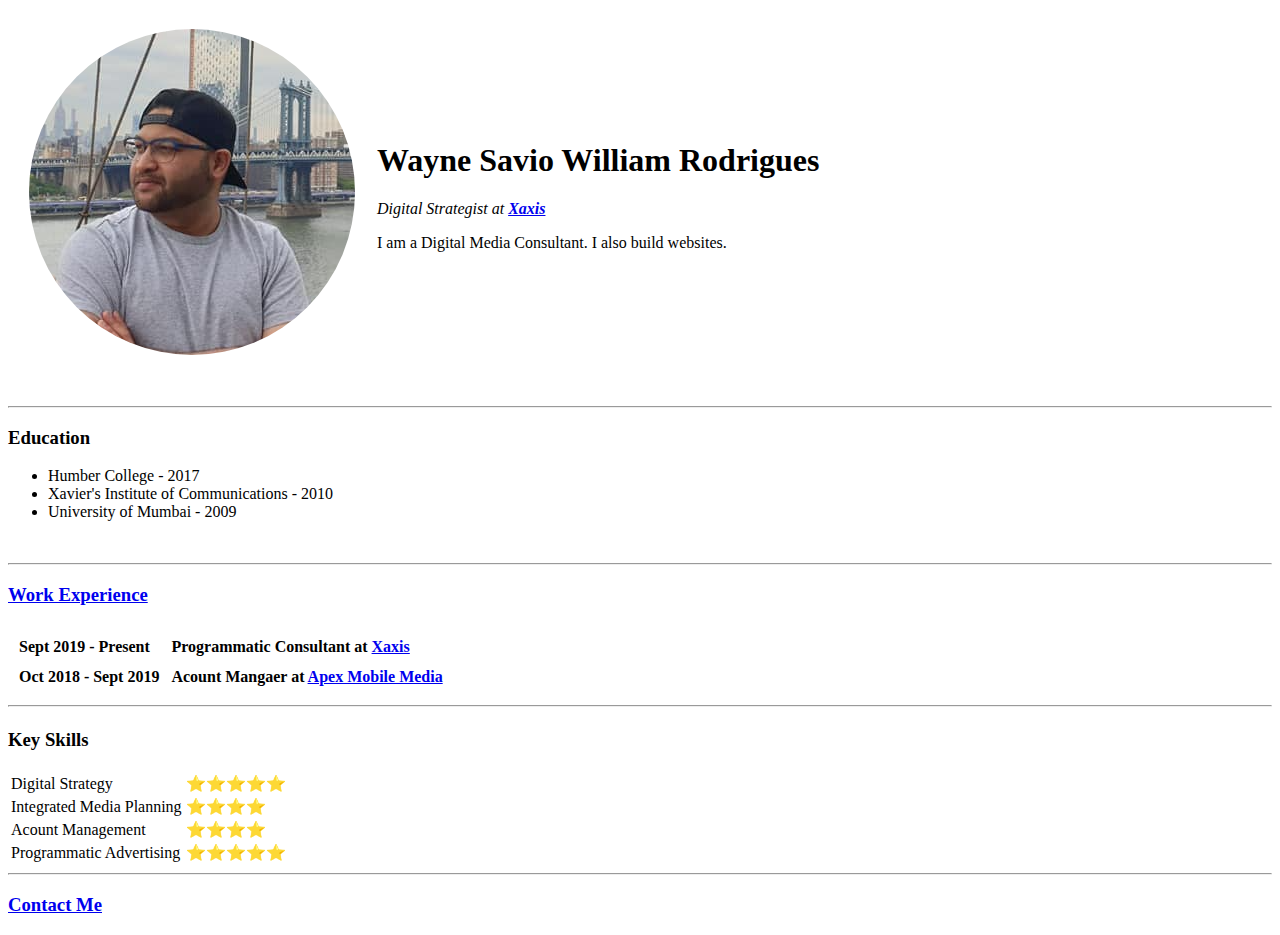
==== HTML Personal Site/index.html @ 5672637e "Add initial CV Website files - 01.08.2021" ====
<!DOCTYPE html>
<html lang="en" dir="ltr">

<head>
  <meta charset="utf-8">
  <title>Wayne's Personal Site</title>
</head>

<body>
  <table cellspacing="20">
    <tr>
      <td><img src="wayne.png" alt="Picture of Wayne"></td>
      <td>
        <h1>Wayne Savio William Rodrigues</h1>
        <p><em>Digital Strategist at <strong><a href="https://www.xaxis.com/">Xaxis</a></strong></em></p>
        <p>I am a Digital Media Consultant. I also build websites.</p>
      </td>
    </tr>
  </table>
  <br>
  <hr>
  <h3>Education</h3>
  <ul>
    <li>Humber College - 2017</li>
    <li>Xavier's Institute of Communications - 2010</li>
    <li>University of Mumbai - 2009</li>
  </ul>
  <br>
  <hr>
  <h3><a href="Work Experience.html">Work Experience</a></h3>
  <h4>
    <table cellspacing="10">
      <thead>
        <tr>
          <td>Sept 2019 - Present</td>
          <td>Programmatic Consultant at <a href="https://www.xaxis.com/">Xaxis</a></td>
        </tr>
      </thead>
      <tr>
        <td>Oct 2018 - Sept 2019</td>
        <td>Acount Mangaer at <a href="https://www.apexmobilemedia.com/">Apex Mobile Media</a></td>
      </tr>
    </table>
    <hr>
    <tr>
      <td>
      <td></td>
    </tr>
  </h4>
  <h3>Key Skills</h3>
  <table>
    <tr>
      <tr cellspacing="50">
        <td>Digital Strategy</td>
        <td>&#11088;&#11088;&#11088;&#11088;&#11088;</td>
        </tr>
      <tr>
        <td>Integrated Media Planning</td>
        <td>&#11088;&#11088;&#11088;&#11088;</td>
      </tr>
      <tr>
        <td>Acount Management</td>
        <td>&#11088;&#11088;&#11088;&#11088;</td>
        </tr>
        <tr>
          <td>Programmatic Advertising</td>
        <td>⭐️⭐️⭐️⭐️⭐️</td>
      </tr>
  </table>
  <hr>
  <h3><a href="Contact Me.html">Contact Me</a></h3>

</body>

</html>
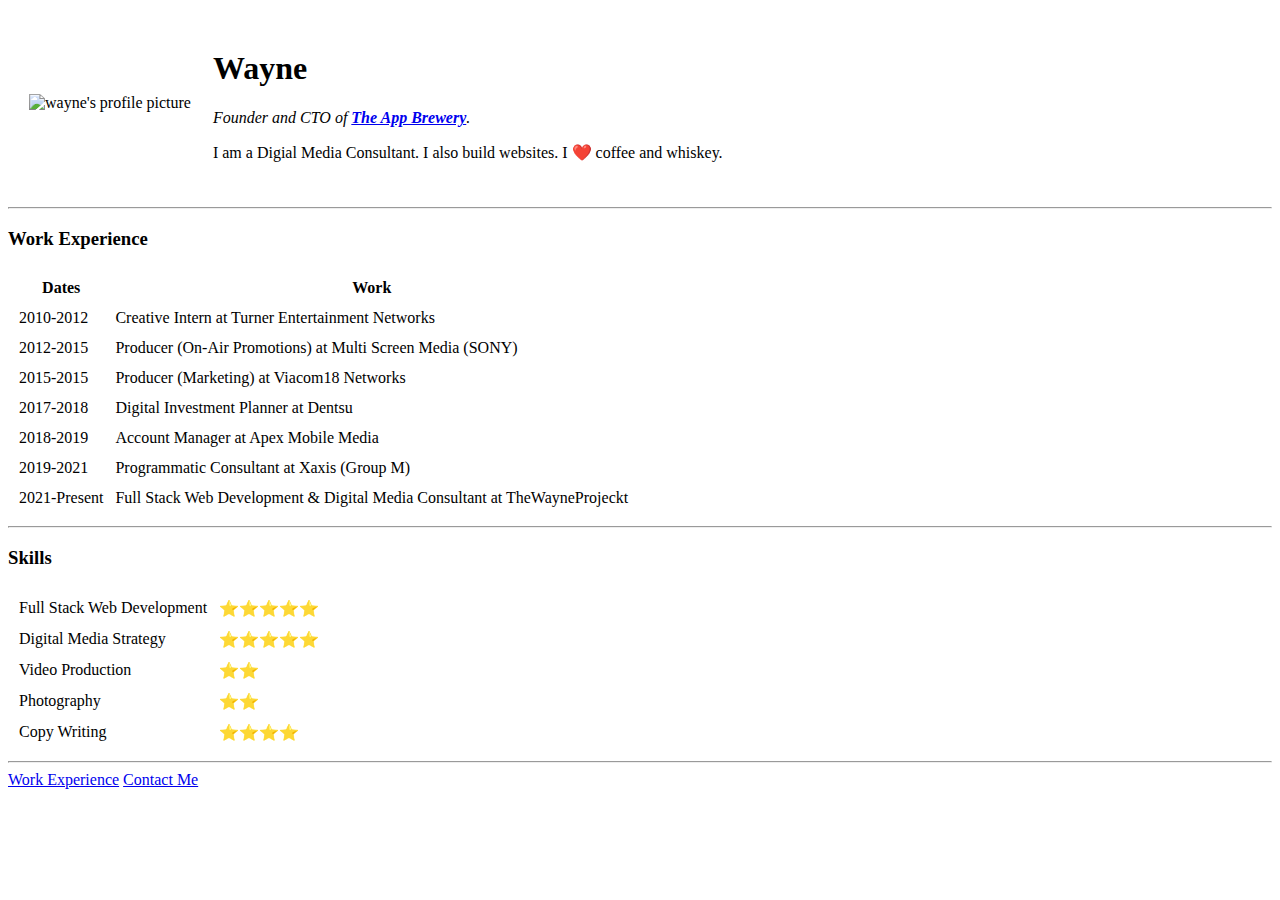
==== commit 37d5bcbd: "Add files via upload" ====
--- a/HTML Personal Site/index.html
+++ b/HTML Personal Site/index.html
@@ -1,75 +1,89 @@
 <!DOCTYPE html>
-<html lang="en" dir="ltr">
+<html>
 
 <head>
   <meta charset="utf-8">
   <title>Wayne's Personal Site</title>
+  <link rel="stylesheet" href="css/styles.css">
 </head>
 
 <body>
   <table cellspacing="20">
     <tr>
-      <td><img src="wayne.png" alt="Picture of Wayne"></td>
+      <td><img src="images/wayne.png" alt="wayne's profile picture"></td>
       <td>
-        <h1>Wayne Savio William Rodrigues</h1>
-        <p><em>Digital Strategist at <strong><a href="https://www.xaxis.com/">Xaxis</a></strong></em></p>
-        <p>I am a Digital Media Consultant. I also build websites.</p>
+        <h1>Wayne</h1>
+        <p><em>Founder and CTO of <strong><a href="https://www.appbrewery.co/">The App Brewery</a></strong>.</em></p>
+        <p>I am a Digial Media Consultant. I also build websites. I ❤️ coffee and whiskey. </p>
       </td>
     </tr>
   </table>
-  <br>
   <hr>
-  <h3>Education</h3>
-  <ul>
-    <li>Humber College - 2017</li>
-    <li>Xavier's Institute of Communications - 2010</li>
-    <li>University of Mumbai - 2009</li>
-  </ul>
-  <br>
-  <hr>
-  <h3><a href="Work Experience.html">Work Experience</a></h3>
-  <h4>
-    <table cellspacing="10">
-      <thead>
-        <tr>
-          <td>Sept 2019 - Present</td>
-          <td>Programmatic Consultant at <a href="https://www.xaxis.com/">Xaxis</a></td>
-        </tr>
-      </thead>
+  <h3>Work Experience</h3>
+  <table cellspacing="10">
+    <thead>
       <tr>
-        <td>Oct 2018 - Sept 2019</td>
-        <td>Acount Mangaer at <a href="https://www.apexmobilemedia.com/">Apex Mobile Media</a></td>
+        <th>Dates</th>
+        <th>Work</th>
       </tr>
-    </table>
-    <hr>
-    <tr>
-      <td>
-      <td></td>
-    </tr>
-  </h4>
-  <h3>Key Skills</h3>
-  <table>
-    <tr>
-      <tr cellspacing="50">
-        <td>Digital Strategy</td>
-        <td>&#11088;&#11088;&#11088;&#11088;&#11088;</td>
-        </tr>
+    </thead>
+    <tbody>
       <tr>
-        <td>Integrated Media Planning</td>
-        <td>&#11088;&#11088;&#11088;&#11088;</td>
+        <td>2010-2012</td>
+        <td>Creative Intern at Turner Entertainment Networks</td>
       </tr>
       <tr>
-        <td>Acount Management</td>
-        <td>&#11088;&#11088;&#11088;&#11088;</td>
-        </tr>
-        <tr>
-          <td>Programmatic Advertising</td>
-        <td>⭐️⭐️⭐️⭐️⭐️</td>
+        <td>2012-2015</td>
+        <td>Producer (On-Air Promotions) at Multi Screen Media (SONY)</td>
       </tr>
+      <tr>
+        <td>2015-2015</td>
+        <td>Producer (Marketing) at Viacom18 Networks</td>
+      <tr>
+        <td>2017-2018</td>
+        <td>Digital Investment Planner at Dentsu</td>
+      </tr>
+      <tr>
+        <td>2018-2019</td>
+        <td>Account Manager at Apex Mobile Media</td>
+      </tr>
+      <tr>
+        <td>2019-2021</td>
+        <td>Programmatic Consultant at Xaxis (Group M)</td>
+      </tr>
+      <tr>
+        <td>2021-Present</td>
+        <td>Full Stack Web Development & Digital Media Consultant at TheWayneProjeckt</td>
+      </tr>
+    </tbody>
   </table>
   <hr>
-  <h3><a href="Contact Me.html">Contact Me</a></h3>
-
+  <h3>Skills</h3>
+  <table cellspacing="10">
+    <tr>
+      <td>Full Stack Web Development</td>
+      <td>⭐️⭐️⭐️⭐️⭐️</td>
+    </tr>
+    <tr>
+      <td>Digital Media Strategy</td>
+      <td>⭐️⭐️⭐️⭐️⭐️</td>
+    </tr>
+    <tr>
+      <td>Video Production</td>
+      <td>⭐️⭐️</td>
+    </tr>
+    <tr>
+      <td>Photography</td>
+      <td>⭐️⭐️</td>
+    </tr>
+    <tr>
+      <td>Copy Writing</td>
+      <td>⭐️⭐️⭐️⭐️</td>
+    </tr>
+  </table>
+  <hr>
+  <a href="Work Experience.html">Work Experience</a>
+  <a href="contact me.html">Contact Me</a>
 </body>
 
 </html>
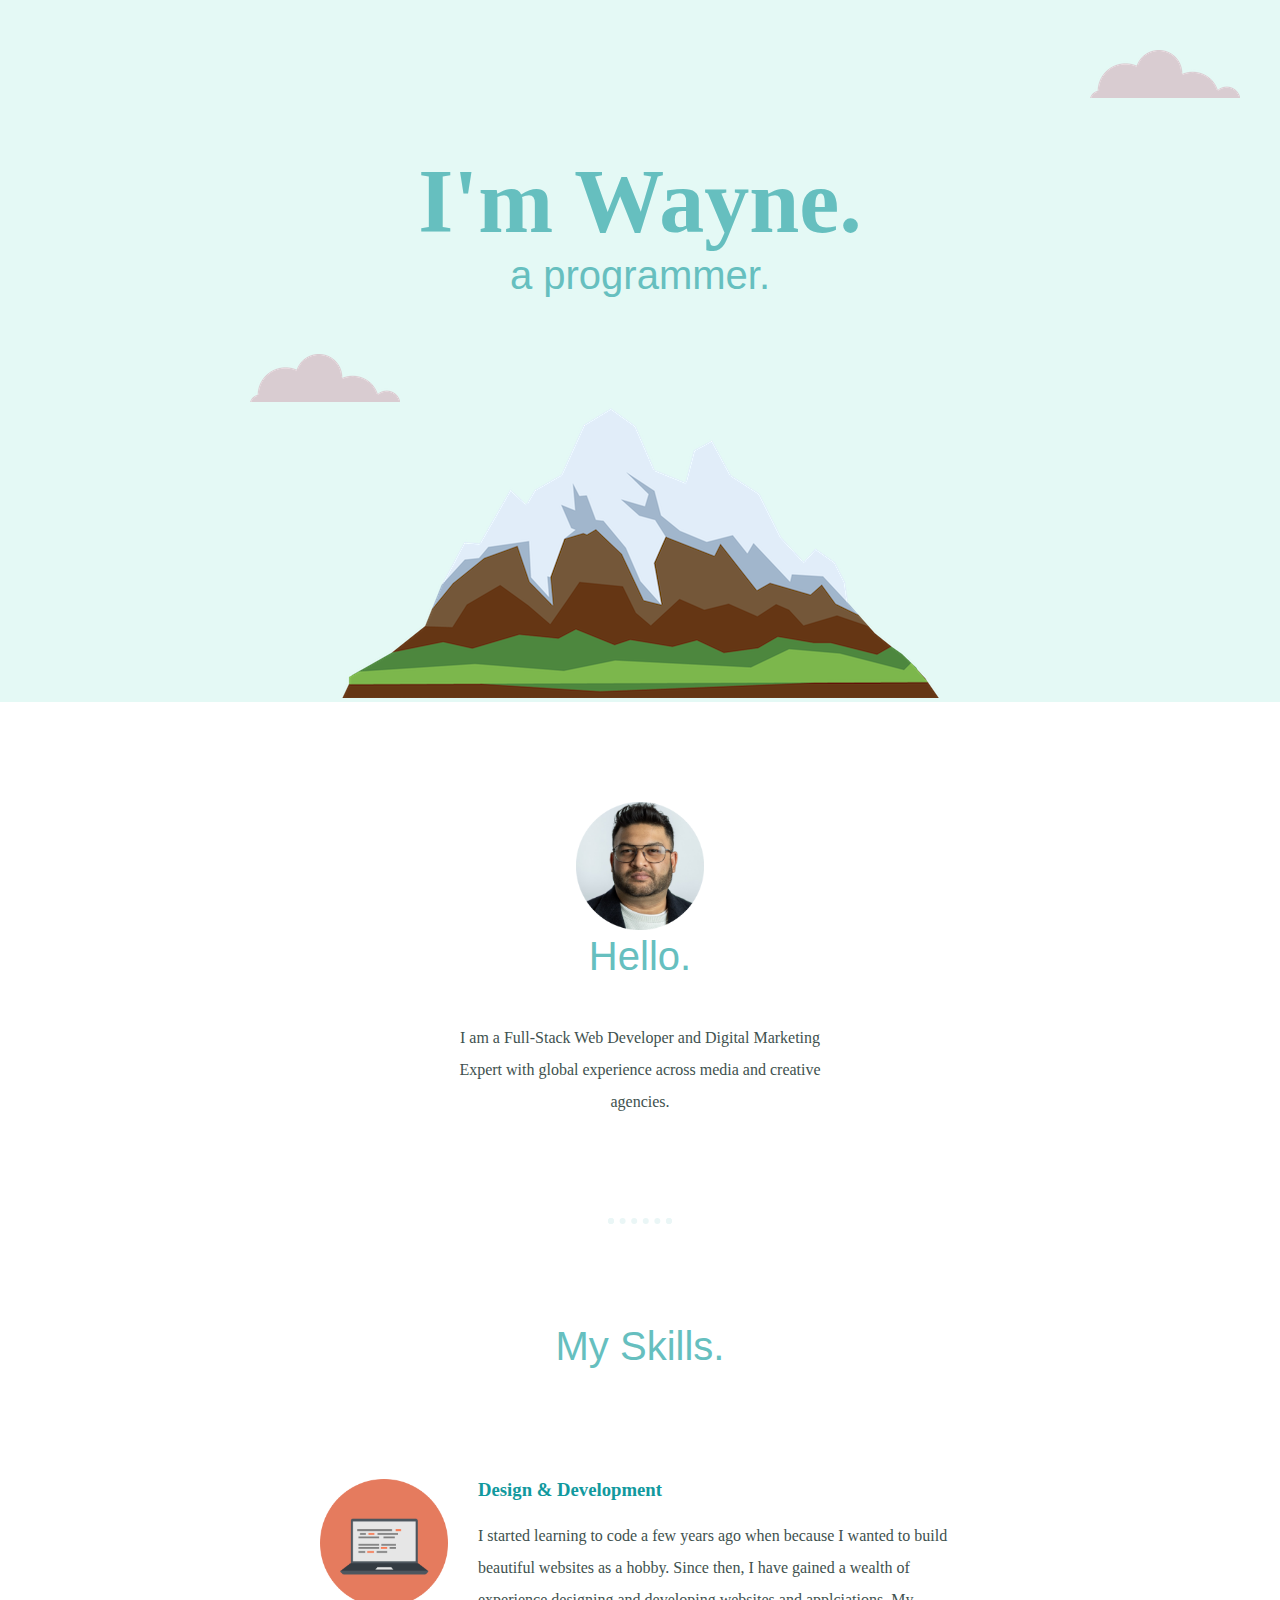
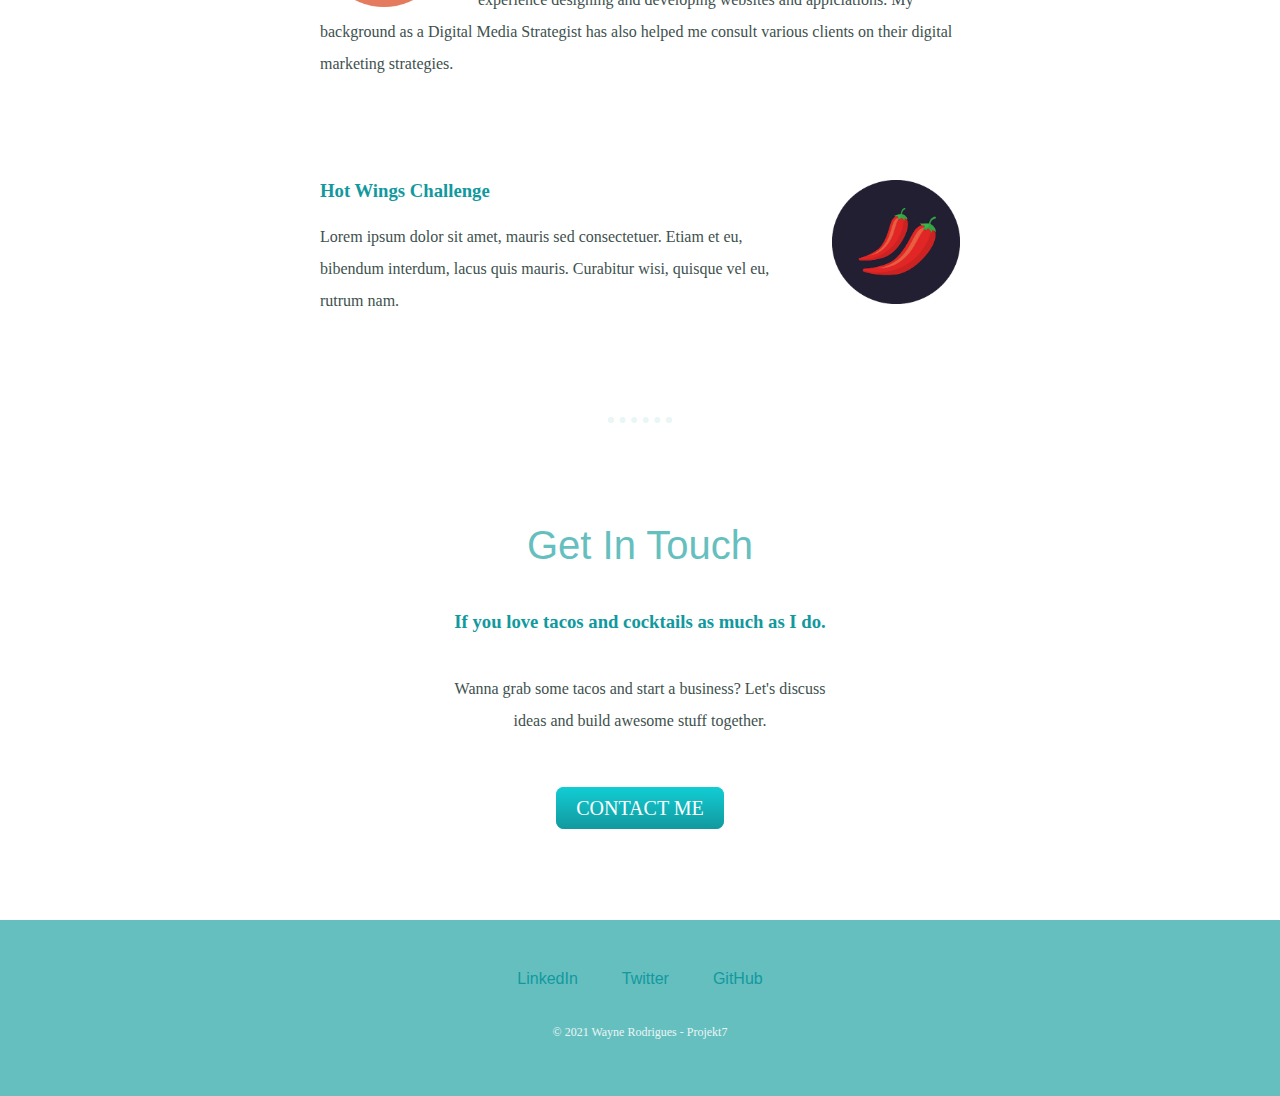
==== commit 9670bd43: "Add files via upload" ====
--- a/HTML Personal Site/index.html
+++ b/HTML Personal Site/index.html
@@ -1,89 +1,64 @@
 <!DOCTYPE html>
-<html>
+<html lang="en" dir="ltr">
 
 <head>
   <meta charset="utf-8">
-  <title>Wayne's Personal Site</title>
+  <title>Wayne Rodrigues</title>
   <link rel="stylesheet" href="css/styles.css">
+  <link rel="icon" href="favicon.ico">
 </head>
 
 <body>
-  <table cellspacing="20">
-    <tr>
-      <td><img src="images/wayne.png" alt="wayne's profile picture"></td>
-      <td>
-        <h1>Wayne</h1>
-        <p><em>Founder and CTO of <strong><a href="https://www.appbrewery.co/">The App Brewery</a></strong>.</em></p>
-        <p>I am a Digial Media Consultant. I also build websites. I ❤️ coffee and whiskey. </p>
-      </td>
-    </tr>
-  </table>
-  <hr>
-  <h3>Work Experience</h3>
-  <table cellspacing="10">
-    <thead>
-      <tr>
-        <th>Dates</th>
-        <th>Work</th>
-      </tr>
-    </thead>
-    <tbody>
-      <tr>
-        <td>2010-2012</td>
-        <td>Creative Intern at Turner Entertainment Networks</td>
-      </tr>
-      <tr>
-        <td>2012-2015</td>
-        <td>Producer (On-Air Promotions) at Multi Screen Media (SONY)</td>
-      </tr>
-      <tr>
-        <td>2015-2015</td>
-        <td>Producer (Marketing) at Viacom18 Networks</td>
-      <tr>
-        <td>2017-2018</td>
-        <td>Digital Investment Planner at Dentsu</td>
-      </tr>
-      <tr>
-        <td>2018-2019</td>
-        <td>Account Manager at Apex Mobile Media</td>
-      </tr>
-      <tr>
-        <td>2019-2021</td>
-        <td>Programmatic Consultant at Xaxis (Group M)</td>
-      </tr>
-      <tr>
-        <td>2021-Present</td>
-        <td>Full Stack Web Development & Digital Media Consultant at TheWayneProjeckt</td>
-      </tr>
-    </tbody>
-  </table>
-  <hr>
-  <h3>Skills</h3>
-  <table cellspacing="10">
-    <tr>
-      <td>Full Stack Web Development</td>
-      <td>⭐️⭐️⭐️⭐️⭐️</td>
-    </tr>
-    <tr>
-      <td>Digital Media Strategy</td>
-      <td>⭐️⭐️⭐️⭐️⭐️</td>
-    </tr>
-    <tr>
-      <td>Video Production</td>
-      <td>⭐️⭐️</td>
-    </tr>
-    <tr>
-      <td>Photography</td>
-      <td>⭐️⭐️</td>
-    </tr>
-    <tr>
-      <td>Copy Writing</td>
-      <td>⭐️⭐️⭐️⭐️</td>
-    </tr>
-  </table>
-  <hr>
-  <a href="Work Experience.html">Work Experience</a>
-  <a href="contact me.html">Contact Me</a>
+
+  <div class="top-container">
+    <img class="top-cloud" src="images/cloud.png" alt="cloud-img">
+    <h1>I'm Wayne.</h1>
+    <h2>a programmer.</h2>
+    <img class="bottom-cloud" src="images/cloud.png" alt="cloud-img">
+    <img src="images/mountain.png" alt="mountain-img">
+  </div>
+
+  <div class="middle-container">
+    <div class="profile">
+      <img class="profilepic" src="images/rsz_wayne_profilepic.png" alt="Wayne_Pic">
+      <h2>Hello.</h2>
+      <p class="intro">I am a Full-Stack Web Developer and Digital Marketing Expert with
+        global experience across media and creative agencies.</p>
+    </div>
+    <hr>
+    <div class="skills">
+      <h2>My Skills.</h2>
+      <div class="skill-row">
+        <img class="computer" src="images/computer.png" alt="computer">
+        <h3>Design & Development</h3>
+        <p class="DD">I started learning to code a few years ago when because I wanted to build beautiful websites as a hobby.
+          Since then, I have gained a wealth of experience designing and developing websites and applciations. My background as a Digital Media Strategist has also helped me
+         consult various clients on their digital marketing strategies.</p>
+      </div>
+
+      <div class="skill-row">
+        <img class="chili" src="images/chillies.png" alt="chillies">
+        <h3>Hot Wings Challenge</h3>
+        <p>Lorem ipsum dolor sit amet, mauris sed consectetuer. Etiam et eu, bibendum interdum, lacus quis mauris. Curabitur wisi, quisque vel eu, rutrum nam.</p>
+      </div>
+    </div>
+    <hr>
+    <div class="contact-me">
+      <h2>Get In Touch</h2>
+      <h3>If you love tacos and cocktails as much as I do.</h3>
+      <p class="contact-message">Wanna grab some tacos and start a business? Let's discuss ideas and build awesome stuff together.</p>
+      <a class="btn" href="mailto:waynesrodrigues@gmail.com">CONTACT ME</a>
+    </div>
+  </div>
+
+
+  <div class="bottom-container">
+    <a class="footer-link" href="https://www.linkedin.com/in/waynewill6">LinkedIn</a>
+    <a class="footer-link" href="https://twitter.com/WayneRodriguez">Twitter</a>
+    <a class="footer-link" href="https://github.com/WayneSRodrigues">GitHub</a>
+    <p class="copyright">© 2021 Wayne Rodrigues - Projekt7</p>
+  </div>
+
 </body>
 
 </html>
--- a/HTML Personal Site/css/styles.css
+++ b/HTML Personal Site/css/styles.css
@@ -0,0 +1,145 @@
+body {
+  margin: 0;
+  text-align: center;
+  color: #40514E;
+}
+
+h1 {
+  font-size: 5.625rem;
+  font-family: 'Montserrat', serif;
+  color: #66BFBF;
+  margin: 50px auto 0 auto;
+  text-align: center;
+}
+
+h2 {
+  font-size: 2.5rem;
+  font-family: 'Helvetica', serif;
+  font-weight: normal;
+  color: #66BFBF;
+  margin-top: 0;
+  text-align: center;
+  padding-bottom: 10px;
+}
+
+h3 {
+  color: #11999E;
+}
+
+p {
+  line-height: 2;
+}
+
+hr {
+  border: dotted #EAF6F6 6px;
+  border-bottom: none;
+  width: 4%;
+  margin: 100px auto;
+}
+
+a {
+  color: #11999E;
+  font-family: 'Montserrat', sans-serif;
+  margin: 10px 20px;
+  text-decoration: none;
+}
+
+a:hover {
+  color: #Eaf6f6;
+}
+
+.bottom-cloud {
+  position: absolute;
+  left: 250px;
+  bottom: 300px;
+}
+
+.top-cloud {
+  position: absolute;
+  right: 40px;
+  top: 50px;
+}
+
+.intro {
+  width: 30%;
+  margin: auto;
+}
+
+.contact-message {
+  width: 30%;
+  margin: 40px auto 60px;
+}
+
+.footer-link {
+  color: #11999E;
+}
+
+.profilepic {
+  width: 10%;
+}
+
+.skill-row {
+  width: 50%;
+  margin: 100px auto 100px auto;
+  text-align: left;
+}
+
+.computer {
+  width: 20%;
+  float: left;
+  margin-right: 30px;
+}
+
+.chili {
+  width: 20%;
+  float: right;
+  margin-left: 30px;
+}
+
+.top-container {
+  background-color: #E4F9F5;
+  position: relative;
+  padding-top: 100px;
+}
+
+.middle-container {
+  margin: 100px 0;
+}
+
+.bottom-container {
+  background-color: #66BFBF;
+  padding: 50px 0 20px;
+}
+
+.btn {
+  background: #11cdd4;
+  background-image: -webkit-linear-gradient(top, #11cdd4, #11999E);
+  background-image: -moz-linear-gradient(top, #11cdd4, #11999E);
+  background-image: -ms-linear-gradient(top, #11cdd4, #11999E);
+  background-image: -o-linear-gradient(top, #11cdd4, #11999E);
+  background-image: linear-gradient(to bottom, #11cdd4, #11999E);
+  -webkit-border-radius: 8;
+  -moz-border-radius: 8;
+  border-radius: 8px;
+  font-family: 'Montserrat';
+  color: #ffffff;
+  font-size: 20px;
+  padding: 10px 20px 10px 20px;
+  text-decoration: none;
+}
+
+.btn:hover {
+  background: #30e3cb;
+  background-image: -webkit-linear-gradient(top, #30e3cb, #2bc4ad);
+  background-image: -moz-linear-gradient(top, #30e3cb, #2bc4ad);
+  background-image: -ms-linear-gradient(top, #30e3cb, #2bc4ad);
+  background-image: -o-linear-gradient(top, #30e3cb, #2bc4ad);
+  background-image: linear-gradient(to bottom, #30e3cb, #2bc4ad);
+  text-decoration: none;
+}
+
+.copyright {
+  color: #EAF6F6;
+  font-size: 0.75rem;
+  padding: 20px 0;
+}
